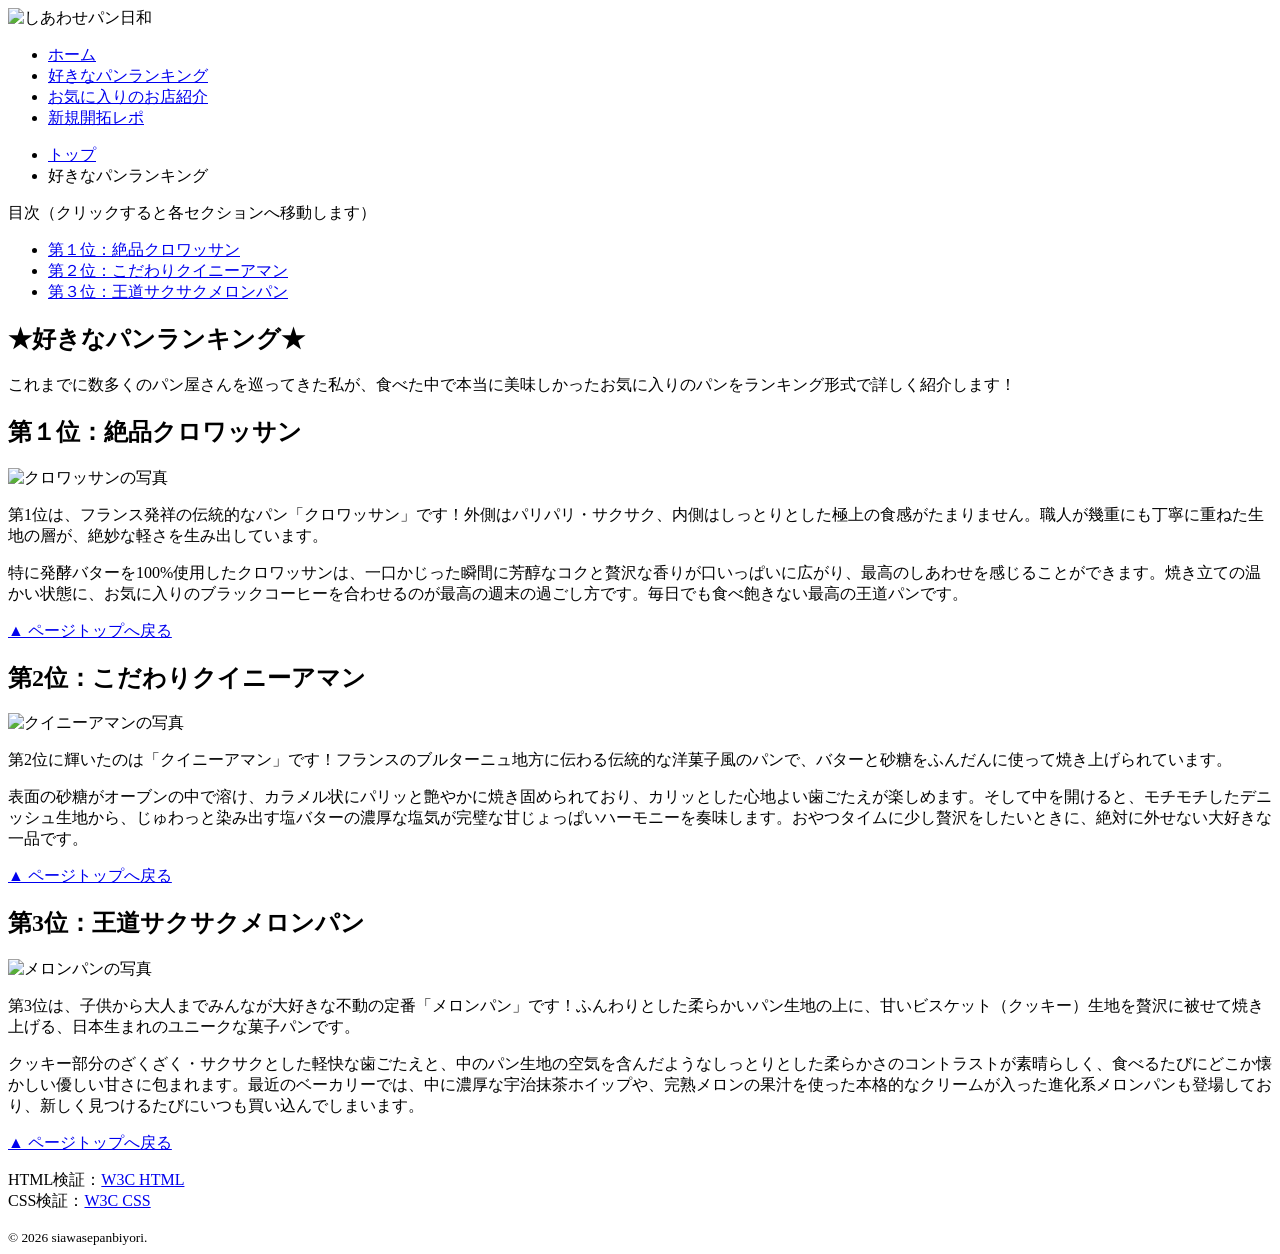
==== content1.html @ 36577e8f "Add files via upload" ====
<!DOCTYPE html>
<html lang="ja">
<head>
    <meta charset="UTF-8">
    <title>好きなパンランキング：しあわせパン日和</title>
    <link rel="stylesheet" href="css/samstyle.css">
</head>

<body>

<header>
    <img src="image/logo.png" width="900" height="168" alt="しあわせパン日和" id="pagetop">

    <nav>
        <ul class="nav">
            <li><a href="index.html">ホーム</a></li>
            <li><a href="content1.html">好きなパンランキング</a></li>
            <li><a href="content2.html">お気に入りのお店紹介</a></li>
            <li><a href="content3.html">新規開拓レポ</a></li>
        </ul>
    </nav>
</header>

<div class="breadcrumb">
    <ul>
        <li><a href="index.html">トップ</a></li>
        <li>好きなパンランキング</li>
    </ul>
</div>

<div class="toc">
    <p>目次（クリックすると各セクションへ移動します）</p>
    <ul>
        <li><a href="#sec1">第１位：絶品クロワッサン</a></li>
        <li><a href="#sec2">第２位：こだわりクイニーアマン</a></li>
        <li><a href="#sec3">第３位：王道サクサクメロンパン</a></li>
    </ul>
</div>

<div class="main-containner">
    <article>
        <h1>★好きなパンランキング★</h1>
        <p>これまでに数多くのパン屋さんを巡ってきた私が、食べた中で本当に美味しかったお気に入りのパンをランキング形式で詳しく紹介します！</p>

        <section id="sec1">
            <h2 class="subhead">第１位：絶品クロワッサン</h2>
                <img src="image/croissan.png" alt="クロワッサンの写真" class="breadimg">
                    <p>第1位は、フランス発祥の伝統的なパン「クロワッサン」です！外側はパリパリ・サクサク、内側はしっとりとした極上の食感がたまりません。職人が幾重にも丁寧に重ねた生地の層が、絶妙な軽さを生み出しています。</p>
                    <p>特に発酵バターを100%使用したクロワッサンは、一口かじった瞬間に芳醇なコクと贅沢な香りが口いっぱいに広がり、最高のしあわせを感じることができます。焼き立ての温かい状態に、お気に入りのブラックコーヒーを合わせるのが最高の週末の過ごし方です。毎日でも食べ飽きない最高の王道パンです。</p>
            </div>
            <p class="back"><a href="#pagetop">▲ ページトップへ戻る</a></p>
        </section>

        <section id="sec2">
            <h2 class="subhead">第2位：こだわりクイニーアマン</h2>
                <img src="image/pudding.png" alt="クイニーアマンの写真" class="breadimg">
                    <p>第2位に輝いたのは「クイニーアマン」です！フランスのブルターニュ地方に伝わる伝統的な洋菓子風のパンで、バターと砂糖をふんだんに使って焼き上げられています。</p>
                    <p>表面の砂糖がオーブンの中で溶け、カラメル状にパリッと艶やかに焼き固められており、カリッとした心地よい歯ごたえが楽しめます。そして中を開けると、モチモチしたデニッシュ生地から、じゅわっと染み出す塩バターの濃厚な塩気が完璧な甘じょっぱいハーモニーを奏味します。おやつタイムに少し贅沢をしたいときに、絶対に外せない大好きな一品です。</p>
                <p class="back"><a href="#pagetop">▲ ページトップへ戻る</a></p>
        </section>

        <section id="sec3">
            <h2 class="subhead">第3位：王道サクサクメロンパン</h2>
                <img src="image/melonpan.png" alt="メロンパンの写真" class="breadimg">
                    <p>第3位は、子供から大人までみんなが大好きな不動の定番「メロンパン」です！ふんわりとした柔らかいパン生地の上に、甘いビスケット（クッキー）生地を贅沢に被せて焼き上げる、日本生まれのユニークな菓子パンです。</p>
                    <p>クッキー部分のざくざく・サクサクとした軽快な歯ごたえと、中のパン生地の空気を含んだようなしっとりとした柔らかさのコントラストが素晴らしく、食べるたびにどこか懐かしい優しい甘さに包まれます。最近のベーカリーでは、中に濃厚な宇治抹茶ホイップや、完熟メロンの果汁を使った本格的なクリームが入った進化系メロンパンも登場しており、新しく見つけるたびにいつも買い込んでしまいます。</p>
                <p class="back"><a href="#pagetop">▲ ページトップへ戻る</a></p>
            </section>
    </article>
</div>

<footer>
        <p>
            HTML検証：<a href="https://validator.w3.org/">W3C HTML</a><br>
            CSS検証：<a href="https://jigsaw.w3.org/css-validator/">W3C CSS</a>
        </p>
        <small>&copy; 2026 siawasepanbiyori. </small>
    </footer>
</body>
</html>
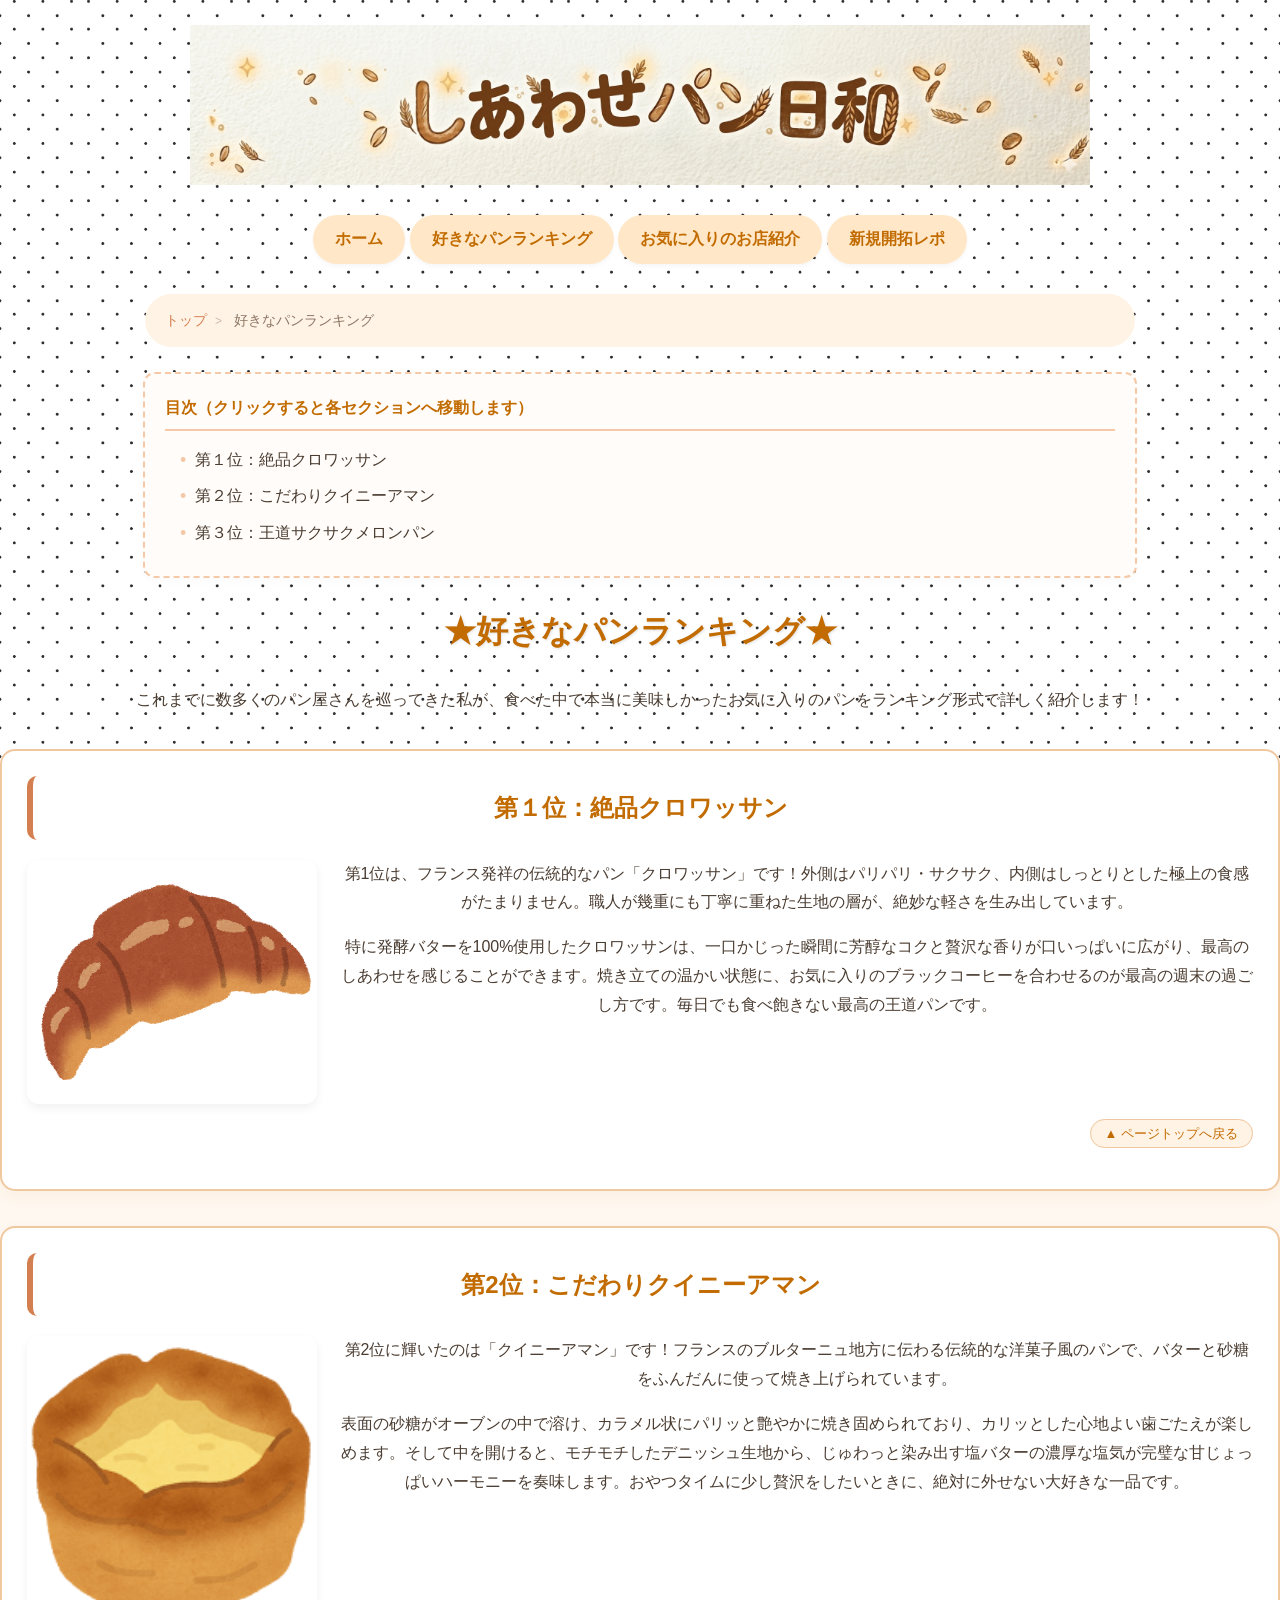
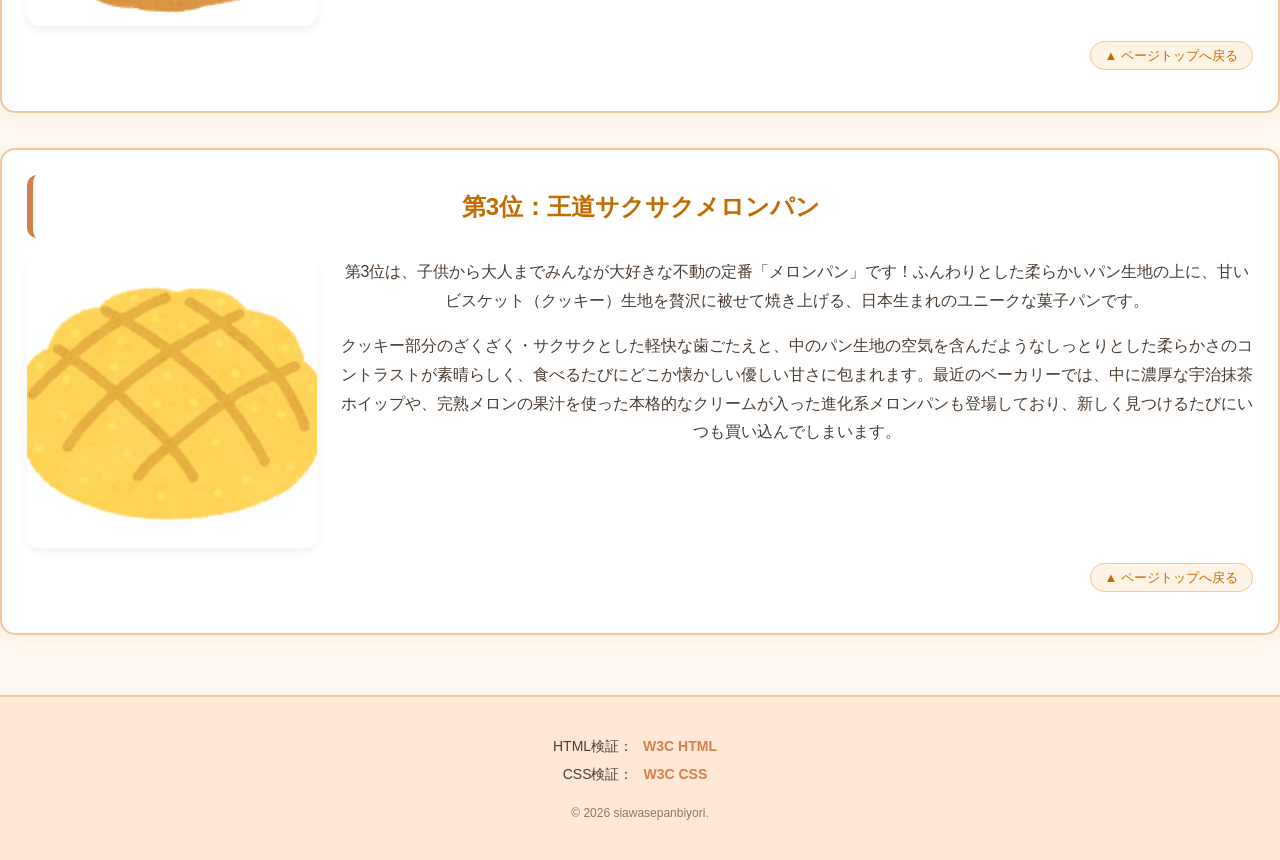
==== commit 9a363797: "Add files via upload" ====
--- a/content1.html
+++ b/content1.html
@@ -47,7 +47,6 @@
                 <img src="image/croissan.png" alt="クロワッサンの写真" class="breadimg">
                     <p>第1位は、フランス発祥の伝統的なパン「クロワッサン」です！外側はパリパリ・サクサク、内側はしっとりとした極上の食感がたまりません。職人が幾重にも丁寧に重ねた生地の層が、絶妙な軽さを生み出しています。</p>
                     <p>特に発酵バターを100%使用したクロワッサンは、一口かじった瞬間に芳醇なコクと贅沢な香りが口いっぱいに広がり、最高のしあわせを感じることができます。焼き立ての温かい状態に、お気に入りのブラックコーヒーを合わせるのが最高の週末の過ごし方です。毎日でも食べ飽きない最高の王道パンです。</p>
-            </div>
             <p class="back"><a href="#pagetop">▲ ページトップへ戻る</a></p>
         </section>
 
--- a/css/samstyle.css
+++ b/css/samstyle.css
@@ -0,0 +1,336 @@
+body{
+    background-color: #fff8f0;
+    background-image: url("../image/dot.JPG");
+    background-repeat: repeat;
+    background-position: center;
+    background-attachment: fixed;
+    background-size: 160px auto;
+    font-family:"Helvetica Neue", Arial, "Hiragino Kaku Gothic ProN", "Hiragino Sans", "Yu Gothic", sans-serif;
+    color: #4a3c31;
+    line-height: 1.8;
+    text-align:center;
+    margin:0;
+    padding: 0;
+}
+
+header{
+    padding-top: 25px;
+    text-align: center;
+}
+
+header img{
+    max-width: 100%;
+    height: auto;
+}
+
+article > img{
+    max-width: 100%;
+    height: auto;
+    border-radius: 15px;
+    box-shadow: 0 4px 12px rgba(194,107,0,0.08);
+    margin-bottom: 20px;
+}
+
+p{
+    margin: 0 0 1em 0;
+}
+
+ol,ul{
+    margin: 1em 0;
+    padding-left: 24px;
+}
+
+ol{
+    list-style-type: decimal;
+}
+
+ul{
+    list-style-type: disc;
+    list-style-position: inside;
+}
+
+a:link{
+    color: #d47f4f;
+    text-decoration: none;
+    transition: color 0.2s ease, text-decoration 0.2s ease;
+}
+
+a:visited{
+    color: #b06a45;
+}
+
+a:hover{
+    text-decoration:underline;
+    color: #f28d4f;
+}
+
+a:active{
+    color: #ff6b6b;
+}
+
+h1{
+    color:#c26b00 !important;
+    text-shadow: 1px 1px 3px rgba(0, 0, 0, 0.12);
+    font-size: 32px;
+    margin: 25px 0;
+    text-align: center;
+}
+
+h2{
+    color:#c26b00;
+    background-color:#ffe7c7;
+    padding: 10px 16px;
+    border-radius: 10px;
+    font-size: 20px;
+    margin-top: 0;
+    margin-bottom: 20px;
+}
+
+.subhead{
+    font-weight: bold;
+    font-size: 24px;
+    color: #c26b00;
+    border-left: 6px solid #d47f4f;
+    padding-left: 12px;
+    background: none;
+}
+
+.main-container{
+    width: 90%;
+    max-width: 950px;
+    margin: 0 auto;
+    text-align: left;
+}
+
+section{
+    border-radius: 15px;
+    border: 2px solid #f0c8a0;
+    padding: 25px;
+    margin: 35px 0;
+    background-color: #ffffff;
+    box-shadow: 0 6px 15px rgba(194, 107, 0, 0.06);
+    display: flow-root;
+}
+
+.highlight{
+    background-color: #ffebd6;
+    border: 1px solid #ffcca3;
+    padding: 3px 10px;
+    border-radius: 20px;
+    font-size: 14px;
+    color: #bf4d00;
+    font-weight: bold;
+    vertical-align: middle;
+    margin-left: 10px;
+    display: inline-block;
+}
+
+.nav {
+    margin: 20px 0 30px 0;
+    padding: 0;
+    text-align: center;
+    list-style: none !important;
+}
+
+.nav li {
+    display: inline-block !important; 
+    list-style-type: none !important; 
+    background-color: #ffe7c7;
+    border-radius: 25px;
+    box-shadow: 0 2px 5px rgba(0,0,0,0.04);
+    transition: transform 0.2s ease, background-color 0.2s ease;
+}
+
+.nav li:hover {
+    background-color: #ffdcb0;
+    transform: translateY(-2px);
+}
+
+.nav li a {
+    display: block;
+    padding: 10px 22px;
+    color: #c26b00;
+    font-weight: bold;
+    text-decoration: none;
+}
+
+.nav li a:hover {
+    color: #b05e00;
+    text-decoration: none;
+}
+
+.breadcrumb{
+    background-color: #fff3e6;
+    padding: 12px 20px;
+    border-radius: 30px;
+    margin: 20px auto;
+    width: 90%;
+    max-width: 950px;
+    text-align: left;
+}
+
+.breadcrumb ul{
+    margin: 0;
+    padding: 0;
+    list-style: none;
+}
+
+.breadcrumb li{
+    display: inline;
+    font-size: 14px;
+    color: #8c7664;
+}
+
+.breadcrumb li a{
+    color: #d47f4f;
+}
+
+.breadcrumb li:not(:last-child)::after{
+    content: ">";
+    margin: 0 8px;
+    color: #ccb9ab;
+    font-size: 12px;
+}
+
+.toc {
+    width: 90%;
+    max-width: 950px;
+    margin: 25px auto;
+    background-color: #fffcf9;
+    border: 2px dashed #f5c9a7; 
+    padding: 20px;
+    border-radius: 12px;
+    box-shadow: 0 4px 10px rgba(0,0,0,0.02);
+    text-align: left;
+}
+
+.toc p {
+    font-size: 16px;
+    font-weight: bold;
+    color: #c26b00;
+    border-bottom: 2px solid #f5c9a7;
+    padding-bottom: 6px;
+    margin-bottom: 15px;
+}
+
+.toc ul {
+    list-style: none;
+    padding-left: 10px;
+    margin: 0;
+}
+
+.toc li {
+    position: relative;
+    padding-left: 20px;
+    margin-bottom: 8px;
+}
+
+.toc li::before {
+    content: "•";
+    position: absolute;
+    left: 5px;
+    color: #f5c9a7;
+    font-size: 18px;
+    top: -2px;
+}
+
+.toc li a {
+    color: #4a3c31;
+    font-weight: 500;
+}
+
+.toc li a:hover {
+    color: #d47f4f;
+}
+
+.breadimg {
+    float: left; 
+    width: 290px;
+    height: auto;
+    margin: 0 24px 15px 0;
+    border-radius: 12px;
+    box-shadow: 0 4px 10px rgba(0,0,0,0.06);
+}
+
+.clearfix::after {
+    content: "";
+    display: block;
+    clear: both; 
+}
+
+.update {
+    float: right;
+    font-size: 13px;
+    color: #8c7664;
+    background-color: #f7f3f0;
+    padding: 4px 12px;
+    border-radius: 6px;
+    margin: 10px 0 0 0;
+}
+
+.back {
+    text-align: right;
+    margin-top: 25px;
+    clear: both;
+}
+
+.back a {
+    color: #c26b00;
+    font-size: 13px;
+    background-color: #fff3e6;
+    padding: 6px 14px;
+    border-radius: 20px;
+    border: 1px solid #f0c8a0;
+}
+
+.back a:hover {
+    background-color: #ffe7c7;
+    text-decoration: none;
+}
+
+footer {
+    margin-top: 60px;
+    padding: 35px 20px;
+    background-color: #ffe9d6;
+    border-top: 2px solid #f0c8a0;
+    text-align: center;
+    font-size: 14px;
+}
+
+footer p {
+    margin-bottom: 15px;
+    line-height: 2;
+}
+
+footer a {
+    margin: 0 10px;
+    font-weight: bold;
+}
+
+footer small {
+    color: #8c7664;
+    font-size: 12px;
+    display: block;
+    margin-top: 10px;
+}
+
+@media screen and (max-width: 600px){
+    .main-container, .breadcrumb, .toc {
+        width: 92%;
+        margin-left: auto;
+        margin-right: auto;
+    }
+    h1 {
+        font-size: 24px;
+    }
+    .subhead {
+        font-size: 20px;
+    }
+    
+    .breadimg {
+        float: none;
+        display: block;
+        width: 100%;
+        margin: 0 0 15px 0;
+    }
+}
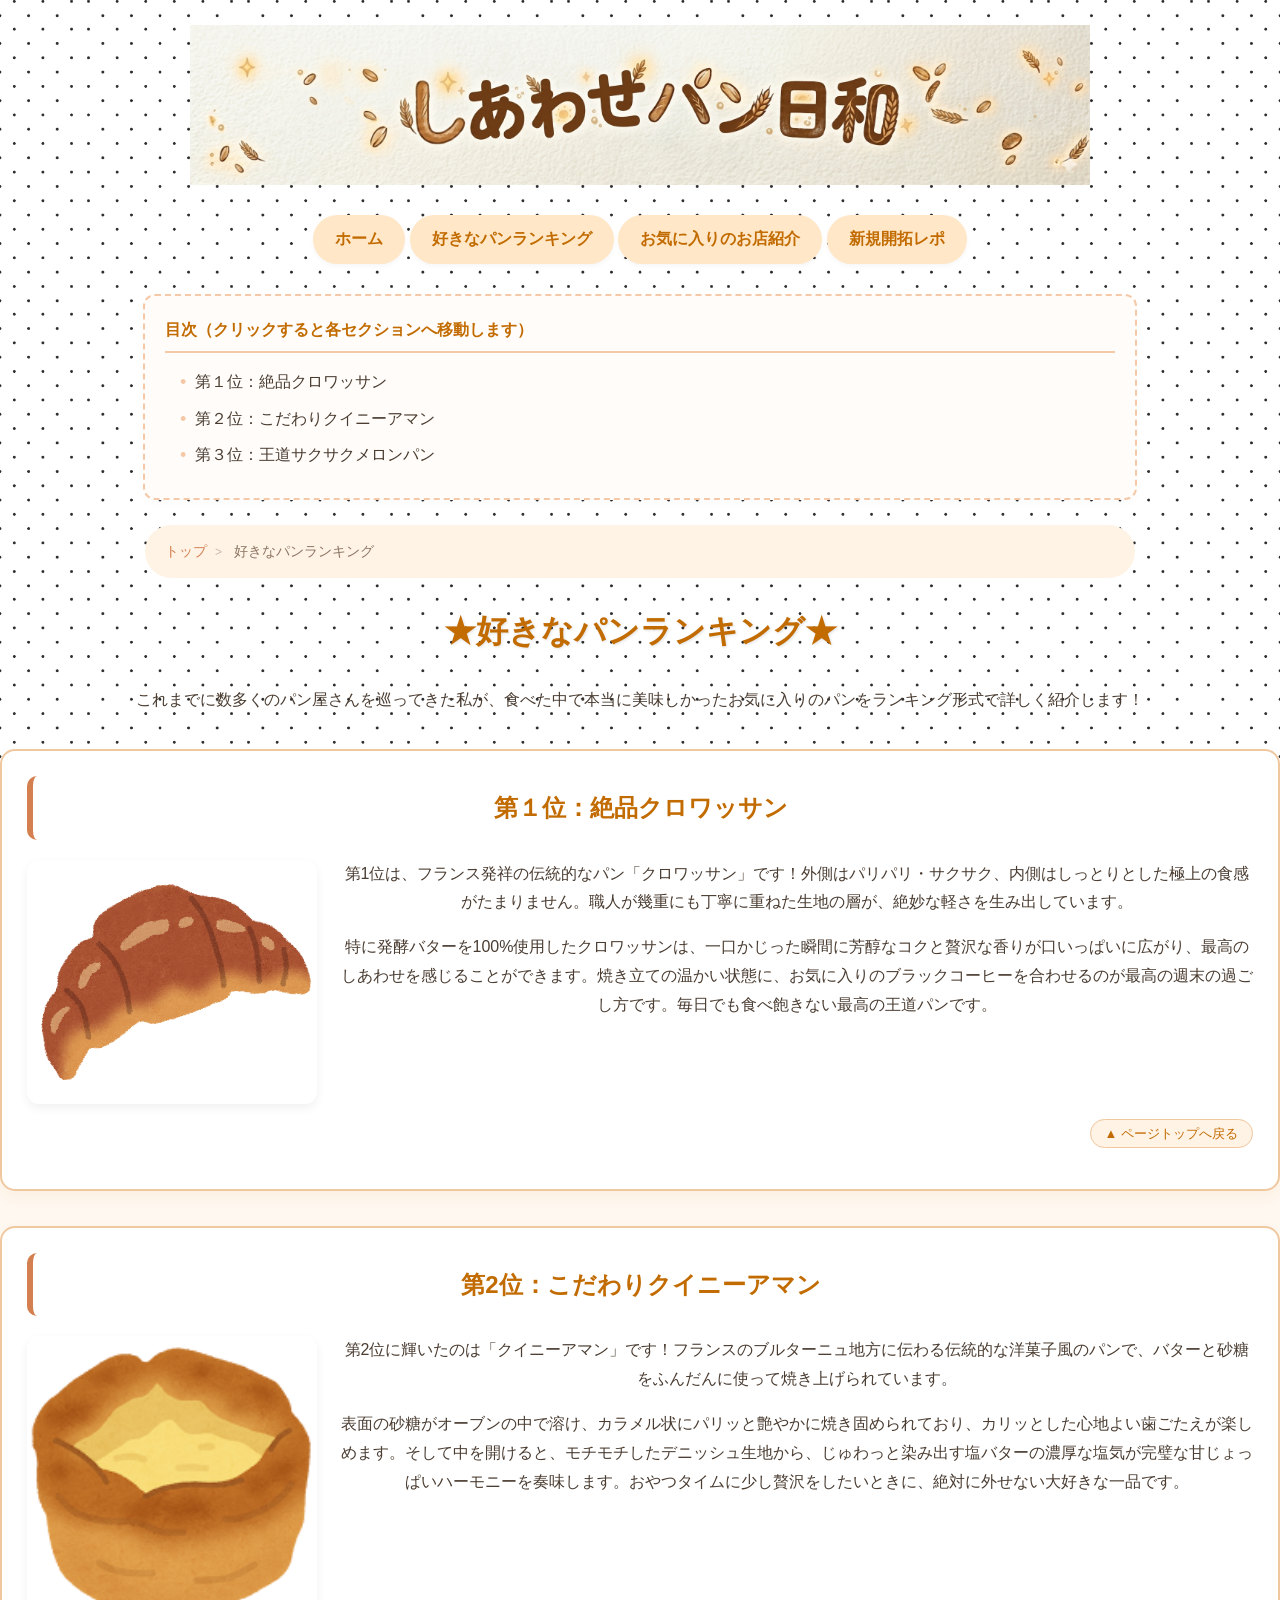
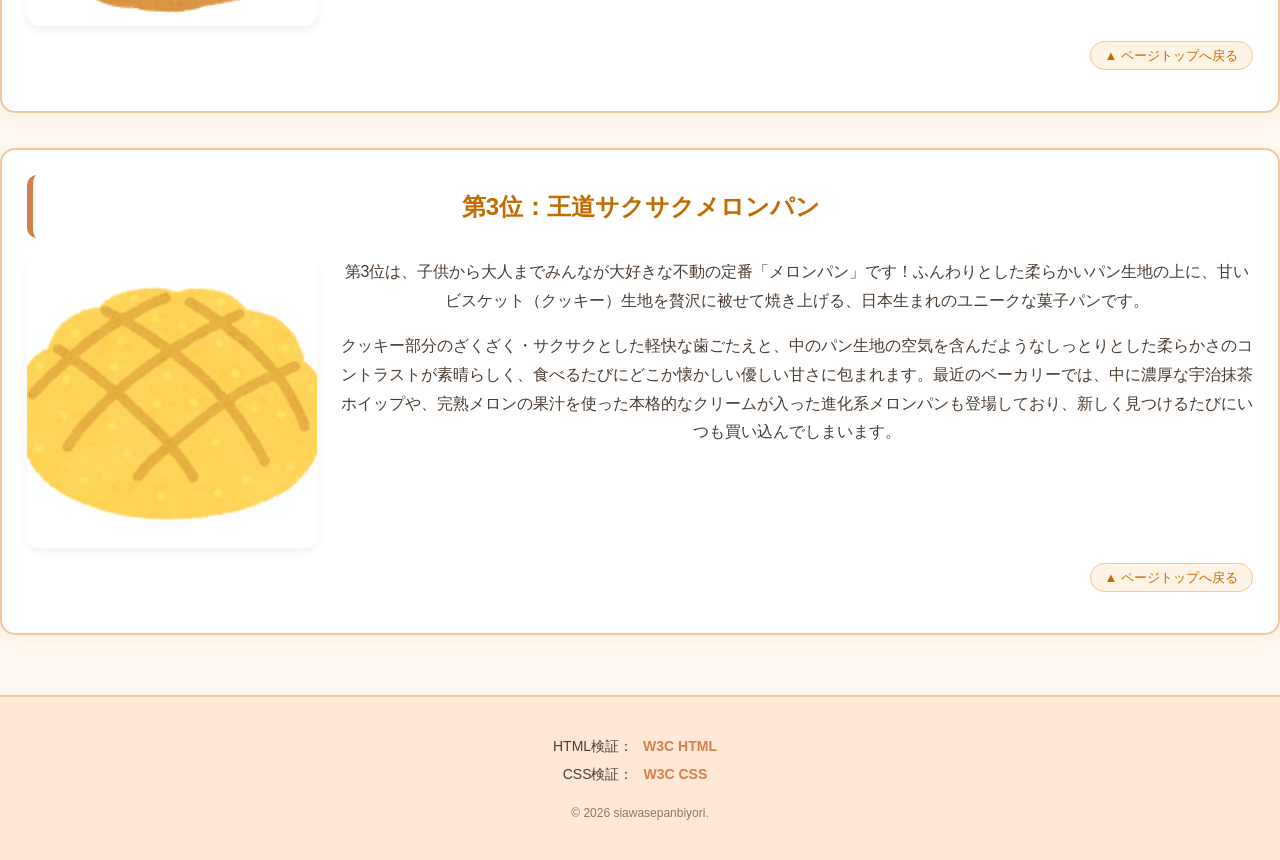
==== commit 2574722b: "Add files via upload" ====
--- a/content1.html
+++ b/content1.html
@@ -3,7 +3,7 @@
 <head>
     <meta charset="UTF-8">
     <title>好きなパンランキング：しあわせパン日和</title>
-    <link rel="stylesheet" href="css/samstyle.css">
+    <link rel="stylesheet" href="css/mystyle.css">
 </head>
 
 <body>
@@ -21,13 +21,6 @@
     </nav>
 </header>
 
-<div class="breadcrumb">
-    <ul>
-        <li><a href="index.html">トップ</a></li>
-        <li>好きなパンランキング</li>
-    </ul>
-</div>
-
 <div class="toc">
     <p>目次（クリックすると各セクションへ移動します）</p>
     <ul>
@@ -39,6 +32,13 @@
 
 <div class="main-containner">
     <article>
+        <div class="breadcrumb">
+            <ul>
+                <li><a href="index.html">トップ</a></li>
+                <li>好きなパンランキング</li>
+            </ul>
+        </div>
+
         <h1>★好きなパンランキング★</h1>
         <p>これまでに数多くのパン屋さんを巡ってきた私が、食べた中で本当に美味しかったお気に入りのパンをランキング形式で詳しく紹介します！</p>
 
--- a/css/mystyle.css
+++ b/css/mystyle.css
@@ -0,0 +1,336 @@
+body{
+    background-color: #fff8f0;
+    background-image: url("../image/dot.JPG");
+    background-repeat: repeat;
+    background-position: center;
+    background-attachment: fixed;
+    background-size: 160px auto;
+    font-family:"Helvetica Neue", Arial, "Hiragino Kaku Gothic ProN", "Hiragino Sans", "Yu Gothic", sans-serif;
+    color: #4a3c31;
+    line-height: 1.8;
+    text-align:center;
+    margin:0;
+    padding: 0;
+}
+
+header{
+    padding-top: 25px;
+    text-align: center;
+}
+
+header img{
+    max-width: 100%;
+    height: auto;
+}
+
+article > img{
+    max-width: 100%;
+    height: auto;
+    border-radius: 15px;
+    box-shadow: 0 4px 12px rgba(194,107,0,0.08);
+    margin-bottom: 20px;
+}
+
+p{
+    margin: 0 0 1em 0;
+}
+
+ol,ul{
+    margin: 1em 0;
+    padding-left: 24px;
+}
+
+ol{
+    list-style-type: decimal;
+}
+
+ul{
+    list-style-type: disc;
+    list-style-position: inside;
+}
+
+a:link{
+    color: #d47f4f;
+    text-decoration: none;
+    transition: color 0.2s ease, text-decoration 0.2s ease;
+}
+
+a:visited{
+    color: #b06a45;
+}
+
+a:hover{
+    text-decoration:underline;
+    color: #f28d4f;
+}
+
+a:active{
+    color: #ff6b6b;
+}
+
+h1{
+    color:#c26b00 !important;
+    text-shadow: 1px 1px 3px rgba(0, 0, 0, 0.12);
+    font-size: 32px;
+    margin: 25px 0;
+    text-align: center;
+}
+
+h2{
+    color:#c26b00;
+    background-color:#ffe7c7;
+    padding: 10px 16px;
+    border-radius: 10px;
+    font-size: 20px;
+    margin-top: 0;
+    margin-bottom: 20px;
+}
+
+.subhead{
+    font-weight: bold;
+    font-size: 24px;
+    color: #c26b00;
+    border-left: 6px solid #d47f4f;
+    padding-left: 12px;
+    background: none;
+}
+
+.main-container{
+    width: 90%;
+    max-width: 950px;
+    margin: 0 auto;
+    text-align: left;
+}
+
+section{
+    border-radius: 15px;
+    border: 2px solid #f0c8a0;
+    padding: 25px;
+    margin: 35px 0;
+    background-color: #ffffff;
+    box-shadow: 0 6px 15px rgba(194, 107, 0, 0.06);
+    display: flow-root;
+}
+
+.highlight{
+    background-color: #ffebd6;
+    border: 1px solid #ffcca3;
+    padding: 3px 10px;
+    border-radius: 20px;
+    font-size: 14px;
+    color: #bf4d00;
+    font-weight: bold;
+    vertical-align: middle;
+    margin-left: 10px;
+    display: inline-block;
+}
+
+.nav {
+    margin: 20px 0 30px 0;
+    padding: 0;
+    text-align: center;
+    list-style: none !important;
+}
+
+.nav li {
+    display: inline-block !important; 
+    list-style-type: none !important; 
+    background-color: #ffe7c7;
+    border-radius: 25px;
+    box-shadow: 0 2px 5px rgba(0,0,0,0.04);
+    transition: transform 0.2s ease, background-color 0.2s ease;
+}
+
+.nav li:hover {
+    background-color: #ffdcb0;
+    transform: translateY(-2px);
+}
+
+.nav li a {
+    display: block;
+    padding: 10px 22px;
+    color: #c26b00;
+    font-weight: bold;
+    text-decoration: none;
+}
+
+.nav li a:hover {
+    color: #b05e00;
+    text-decoration: none;
+}
+
+.breadcrumb{
+    background-color: #fff3e6;
+    padding: 12px 20px;
+    border-radius: 30px;
+    margin: 20px auto;
+    width: 90%;
+    max-width: 950px;
+    text-align: left;
+}
+
+.breadcrumb ul{
+    margin: 0;
+    padding: 0;
+    list-style: none;
+}
+
+.breadcrumb li{
+    display: inline;
+    font-size: 14px;
+    color: #8c7664;
+}
+
+.breadcrumb li a{
+    color: #d47f4f;
+}
+
+.breadcrumb li:not(:last-child)::after{
+    content: ">";
+    margin: 0 8px;
+    color: #ccb9ab;
+    font-size: 12px;
+}
+
+.toc {
+    width: 90%;
+    max-width: 950px;
+    margin: 25px auto;
+    background-color: #fffcf9;
+    border: 2px dashed #f5c9a7; 
+    padding: 20px;
+    border-radius: 12px;
+    box-shadow: 0 4px 10px rgba(0,0,0,0.02);
+    text-align: left;
+}
+
+.toc p {
+    font-size: 16px;
+    font-weight: bold;
+    color: #c26b00;
+    border-bottom: 2px solid #f5c9a7;
+    padding-bottom: 6px;
+    margin-bottom: 15px;
+}
+
+.toc ul {
+    list-style: none;
+    padding-left: 10px;
+    margin: 0;
+}
+
+.toc li {
+    position: relative;
+    padding-left: 20px;
+    margin-bottom: 8px;
+}
+
+.toc li::before {
+    content: "•";
+    position: absolute;
+    left: 5px;
+    color: #f5c9a7;
+    font-size: 18px;
+    top: -2px;
+}
+
+.toc li a {
+    color: #4a3c31;
+    font-weight: 500;
+}
+
+.toc li a:hover {
+    color: #d47f4f;
+}
+
+.breadimg {
+    float: left; 
+    width: 290px;
+    height: auto;
+    margin: 0 24px 15px 0;
+    border-radius: 12px;
+    box-shadow: 0 4px 10px rgba(0,0,0,0.06);
+}
+
+.clearfix::after {
+    content: "";
+    display: block;
+    clear: both; 
+}
+
+.update {
+    float: right;
+    font-size: 13px;
+    color: #8c7664;
+    background-color: #f7f3f0;
+    padding: 4px 12px;
+    border-radius: 6px;
+    margin: 10px 0 0 0;
+}
+
+.back {
+    text-align: right;
+    margin-top: 25px;
+    clear: both;
+}
+
+.back a {
+    color: #c26b00;
+    font-size: 13px;
+    background-color: #fff3e6;
+    padding: 6px 14px;
+    border-radius: 20px;
+    border: 1px solid #f0c8a0;
+}
+
+.back a:hover {
+    background-color: #ffe7c7;
+    text-decoration: none;
+}
+
+footer {
+    margin-top: 60px;
+    padding: 35px 20px;
+    background-color: #ffe9d6;
+    border-top: 2px solid #f0c8a0;
+    text-align: center;
+    font-size: 14px;
+}
+
+footer p {
+    margin-bottom: 15px;
+    line-height: 2;
+}
+
+footer a {
+    margin: 0 10px;
+    font-weight: bold;
+}
+
+footer small {
+    color: #8c7664;
+    font-size: 12px;
+    display: block;
+    margin-top: 10px;
+}
+
+@media screen and (max-width: 600px){
+    .main-container, .breadcrumb, .toc {
+        width: 92%;
+        margin-left: auto;
+        margin-right: auto;
+    }
+    h1 {
+        font-size: 24px;
+    }
+    .subhead {
+        font-size: 20px;
+    }
+    
+    .breadimg {
+        float: none;
+        display: block;
+        width: 100%;
+        margin: 0 0 15px 0;
+    }
+}
